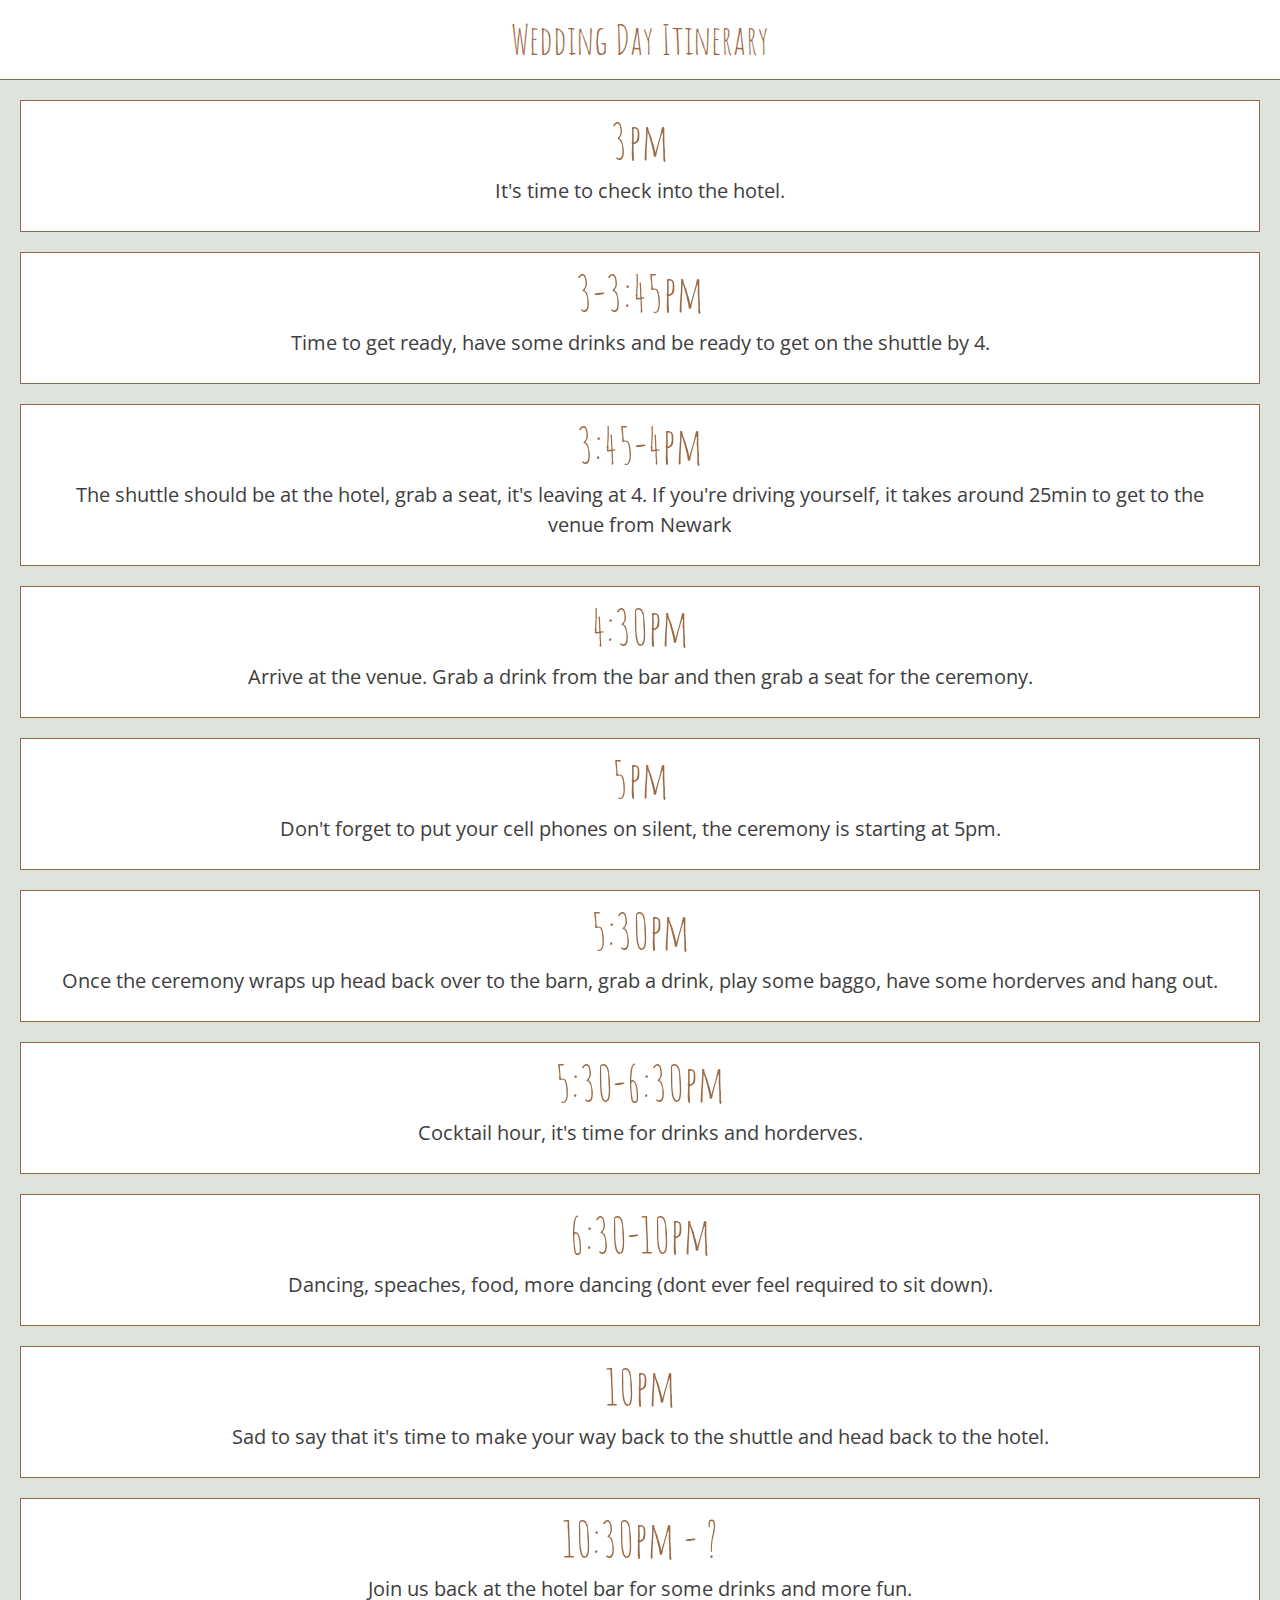
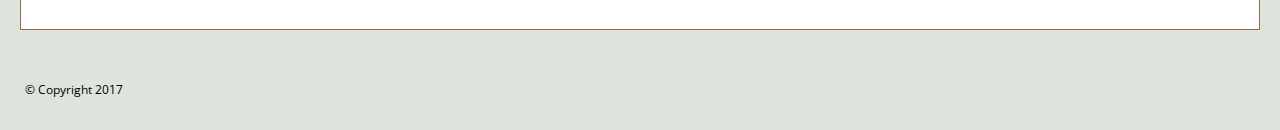
==== thedayof.html @ e755ced9 "no overflow added" ====
<!DOCTYPE html>
<html>
<head>
  <link rel="shortcut icon" href="./resources/images/favicon.png" type="image/x-icon">
  <title>Steve &amp; Bridget</title>
  <link href="./resources/reset.css" type="text/css" rel="stylesheet">
  <link href="./resources/styles.css" type="text/css" rel="stylesheet">
  <meta charset="UTF-8">
  <meta name="Steve Reiser" content="Wedding Site">
  <meta name="Steve and Bridget's wedding website" content="wedding info">
  <meta name="wedding site" content="reiser,miller,landenberg,nonantum,farm">
  <meta name="viewport" content="width=device-width">    
  <link rel="shortcut icon" href="favicon.ico" type="image/vnd.microsoft.icon">
  <link href="https://fonts.googleapis.com/css?family=Amatic+SC|Dancing+Script|Fredericka+the+Great|Open+Sans+Condensed:300|Open+Sans:300,400,400i" rel="stylesheet">
        
</head>
<body class="mobilebody">
  <header class="mobile-head">
    <h2 class="mobile-header">
      Wedding Day Itinerary
    </h2>
  </header>  
    <div class="time-card" id="topcard">
      <h2 class="mobileh2">3pm</h2>
      <p class="mobile-text">It's time to check into the hotel.</p>
    </div>
    <div class="time-card">
      <h2 class="mobileh2">3-3:45pm</h2>
      <p class="mobile-text">Time to get ready, have some drinks and be ready to get on the shuttle by 4.</p>
    </div>    
    <div class="time-card">
      <h2 class="mobileh2">3:45-4pm</h2>
      <p class="mobile-text">The shuttle should be at the hotel, grab a seat, it's leaving at 4. If you're driving yourself, it takes around 25min to get to the venue from Newark</p>
    </div>    
     <div class="time-card">
      <h2 class="mobileh2">4:30pm</h2>
      <p class="mobile-text">Arrive at the venue. Grab a drink from the bar and then grab a seat for the ceremony. </p>
    </div>     
     <div class="time-card">
      <h2 class="mobileh2">5pm</h2>
      <p class="mobile-text">Don't forget to put your cell phones on silent, the ceremony is starting at 5pm. </p>
    </div> 
      <div class="time-card">
      <h2 class="mobileh2">5:30pm</h2>
      <p class="mobile-text">Once the ceremony wraps up head back over to the barn, grab a drink, play some baggo, have some horderves and hang out.</p>        
    </div>
      <div class="time-card">
      <h2 class="mobileh2">5:30-6:30pm</h2>
      <p class="mobile-text">Cocktail hour, it's time for drinks and horderves.</p>        
    </div>    
      <div class="time-card">
      <h2 class="mobileh2">6:30-10pm</h2>
      <p class="mobile-text">Dancing, speaches, food, more dancing (dont ever feel required to sit down).</p>        
    </div> 
      <div class="time-card">
      <h2 class="mobileh2">10pm</h2>
      <p class="mobile-text">Sad to say that it's time to make your way back to the shuttle and head back to the hotel.</p>        
    </div>
      <div class="time-card">
      <h2 class="mobileh2">10:30pm - ?</h2>
      <p class="mobile-text">Join us back at the hotel bar for some drinks and more fun.</p>        
    </div>     
  <footer>
    <span>&copy; Copyright 2017</span>  
  </footer>
</body>
</html>
---- resources/styles.css ----
body{
    font-family: 'Open Sans', sans-serif;
    background-color: white;
   
}
@-ms-viewport{
  width: device-width;
}
/*--------------text-------------*/

h2 {
    font-size: 40px;
    color: #9b6a45;
    font-family: 'Amatic SC', cursive;
}

h3 {
    font-size: 30px;
    color: #9b6a45;
    font-family: 'Amatic SC', cursive;
}

h4 {
    font-size: 20px;
    color: #9b6a45;
    font-family: 'Amatic SC', cursive;
}

h5 {
    font-size: 24px;
    color: #9b6a45;
    font-family: 'Amatic SC', cursive;
    padding-top: 15px;
}    


p {
    font-family: 'Open Sans', sans-serif;
    font-size: 13px;
    line-height: 1.5;
    color: #3e3e3e;
}

/*--------------a tags-------------*/
a {
  position: relative;
  color: #9b6a45;
  text-decoration: none;
  font-family: 'Amatic SC', cursive;
  font-size: 25px;
}

a:hover {
  color: #af876a;
}

/* underline transition */
a:before {
  content: "";
  position: absolute;
  width: 100%;
  height: 2px;
  bottom: 0;
  left: 0;
  background-color: #214230;
  visibility: hidden;
  -webkit-transform: scaleX(0);
  transform: scaleX(0);
  -webkit-transition: all 0.3s ease-in-out 0s;
  transition: all 0.3s ease-in-out 0s;
}

a:hover:before {
  visibility: visible;
  -webkit-transform: scaleX(1);
  transform: scaleX(1);
}


.button {
    background-color: #214230; /* Green */
    border: none;
    color: #e3e3e3;
    padding: 5px 10px;
    text-align: center;
    text-decoration: none;
    display: inline-block;
    font-size: 16px;
    width: 125px;
    font-weight: 600;
}

.button:hover {
    color: white;
    background-color: #375444;
    transition: all 0.3s ease-in-out 0s;
}
.button:before {
  content: "";
  position: absolute;
  width: 100%;
  height: 2px;
  bottom: 0;
  left: 0;
  background-color: #9b6a45;
  visibility: hidden;
  -webkit-transform: scaleX(0);
  transform: scaleX(0);
  -webkit-transition: all 0.3s ease-in-out 0s;
  transition: all 0.3s ease-in-out 0s;
}
/*-------------landenberg link-------------*/
#landenberg {
  position: relative;
  color: #214230;
  text-decoration: none;
  font-family: 'Open Sans', sans-serif;
  font-size: 10px;
}

#landenberg:hover {
  color: #3B7756;
}

/* underline transition */
#landenberg:before {
  content: "";
  position: absolute;
  width: 100%;
  height: 2px;
  bottom: 0;
  left: 0;
  background-color: #9b6a45;
  visibility: hidden;
  -webkit-transform: scaleX(0);
  transform: scaleX(0);
  -webkit-transition: all 0.3s ease-in-out 0s;
  transition: all 0.3s ease-in-out 0s;
}

#landenberg:hover:before {
  visibility: visible;
  -webkit-transform: scaleX(1);
  transform: scaleX(1);
}

/*-----.reg-link----- */
.reg-link {
  position: relative;
  color: #214230;
  text-decoration: none;
  font-family: 'Amatic SC', cursive;
  font-size: 16px;
  font-weight: 00
}

.reg-link:hover {
  color: #3B7756;
}

/* underline transition */
.reg-link:before {
  content: "";
  position: absolute;
  width: 100%;
  height: 2px;
  bottom: 0;
  left: 0;
  background-color: #9b6a45;
  visibility: hidden;
  -webkit-transform: scaleX(0);
  transform: scaleX(0);
  -webkit-transition: all 0.3s ease-in-out 0s;
  transition: all 0.3s ease-in-out 0s;
}

.reg-link:hover:before {
  visibility: visible;
  -webkit-transform: scaleX(1);
  transform: scaleX(1);
}


span a {
    color: #717171;
}

.scroll-to {
  margin-top: -80px;        /* Size of fixed header */
  padding-bottom: 80px; 
  display: block; 
}

/*--------------header-------------*/

header{
    display: flex;
    align-items: center;
    justify-content: space-between;
    height: 80px;
    padding: 0 25px;
    font-size: 18px;
    background-color: white;
    position: fixed; 
    top: 0; 
    width: 100%;
    border-bottom: 1px solid #9b6a45;
    z-index: 20;
}

.us1 {
  color: #9b6a45;
  text-decoration: none;
  font-family: 'Amatic SC', cursive;
  font-size: 30px;
  font-weight: 400;
}


ul {
    list-style-type: none;
    margin: 0;
    padding: 0;  
}

li{
    padding: 0 25px;
    display: inline;
}

nav {
    padding-right: 25px;
}


/*-----750px wide------*/
@media screen and (max-width: 750px) {
    .logo-names{
        display: none;
    }
    ul{
        display: flex;
        justify-content: center;
        
    }
    li{
        display: flex;
        justify-content: center;
    }
    nav{
        padding-right: 0;
    }
    header{
    display: flex;
    justify-content: center;
    height: 80px;
    padding: 0 25px;
    font-size: 18px;
    position: fixed;
    background-color: white; 
    top: 0; 
    width: 100%;
    border-bottom: 1px solid #9b6a45;
    z-index: 20;
    width: 100%;
    }
    p{
    font-size: 28px;
    }
    h5 {
    font-size: 40px;
    }  
    h2 {
    font-size: 70px;
    }
    h3 {
    font-size: 50px;
    }
    h4 {
    font-size: 40px;
    }
    #landenberg {
    font-size: 16px;
    }
    a {
    font-size: 30px;
}
}
/*-----750px device wide------*/
@media screen and (max-device-width: 750px) {
    .logo-names{
        display: none;
    }
   ul{
        display: flex;
        justify-content: center;
        
    }
    li{
        display: flex;
        justify-content: center;
    }
    nav{
        padding-right: 0;
    }
    header{
    display: flex;
    justify-content: center;
    height: 80px;
    padding: 0 25px;
    font-size: 18px;
    position: fixed;
    background-color: white; 
    top: 0; 
    width: 100%;
    border-bottom: 1px solid #9b6a45;
    z-index: 20;
    width: 100%;
    }
    p{
    font-size: 28px;
    }
    h5 {
    font-size: 40px;
    }  
    h2 {
    font-size: 70px;
    text-align: center;
    }
    h3 {
    font-size: 50px;
    }
    h4 {
    font-size: 40px;
    }
    #landenberg {
    font-size: 16px;
    }
    a {
    font-size: 30px;
}    
}
/* ---------- day of -----------*/
.mobilebody {
    background-color: #dde4db;
}
.mobile-head {
    justify-content: center;
}
.mobileh2 {
    font-size: 50px;
}
.mobile-header {
    font-size: 40px;
}
.mobile-text {
    font-size: 20px;
    padding: 10px;
    text-align: center;
}
#topcard {
    margin-top: 100px;
}

.time-card {
    margin: 20px;
    display: flex;
    flex-direction: column;
    align-items: center;
    background-color: white;
    border: 1px solid #9b6a45;
    padding: 15px;
}

/* ---------- banner proposal -----------*/
.container {
    display: flex;
    flex-direction: column;
}

.content {
    display: flex;
    width:1366px; 
    margin:0 auto;
    
}

.proposal {
    display: flex;
    flex-direction: column;
    height: 679px;
    align-items: center;
    background-image: url(images/CG020205.jpg);
    background-repeat: no-repeat;
    background-position: center;
    margin-top: 80px;
    font-family: 'Amatic SC', cursive;
}

.proposal h1{
    
    font-size: 100px;
    padding-top: 80px;
    padding-bottom: 15px;
    color: white;
    text-shadow: 1px 2px #9b6a45;
    
}

.date{
    font-size: 40px;
    color: white;
    text-shadow: 1px 1px #333;
}

.hastag{
    font-size: 20px;
    color: white;
    padding-top: 30px;
    text-shadow: 1px 1px #333;
}

/*-----750px wide------*/
@media screen and (max-width: 750px) {
    .content{
        width: 100%;
    }
    .proposal{
    margin-top: 80px;
    }
    .date{
    font-size: 60px;
    padding-top: 20px
   }

    .hastag{
    font-size: 50px;
    }
}

/*-----750px devicewide------*/
@media screen and (max-device-width: 750px) {
    .content{
        width: 100%;
    }
    .proposal{
     margin-top: 80px;
    }
    .date{
    font-size: 60px;
    padding-top: 20px
   }

    .hastag{
    font-size: 50px;
}
}

/* ------- rsvp -------*/
.rsvp {
    background-color: white;
    height: 150px;
    display: flex;
    justify-content: center;
    align-items: center;
    align-content: center;
    border-bottom: 1px solid #214230;
    border-top: 1px solid #214230;
}

.rsvp h3{
    color: #214230;
}



/* ------------ venue ------------*/

.venue {
    height: 581px;
    align-items: center;
    background-image: url(images/barn3.jpg);
    background-repeat: no-repeat;
    background-position: center;
    font-family: 'Amatic SC', cursive;
    overflow: hidden;
}

.venue-info {
    background-color: rgba(227, 227, 227, 0.8);
    padding: 20px;
    width: 40%;

}
#address {
    font-family: 'open sans', sans-serif;
}
.venue-info p {
    padding-top: 5px;
}

/*------media 750-------*/
@media screen and (max-width: 750px) {
    .venue-info{
     width: 100%;
    height: 100%;
    }
    .venue{
    height: 1200px;
    background-image: none;
    }
}

/*------media 750 device-------*/
@media screen and (max-device-width: 750px) {
    .venue-info{
    width: 100%;
    height: 100%;
    }
    .venue{
    height: 1200px;
    background-image: none;       
    }
}
/*------------- registery -------------*/
.registry {
    display: flex;
    height: 150px;
    background-color: #dde4db;
    justify-content: center;
    align-items: center;
    flex-direction: column;
    z-index: 1;
    border-bottom: 1px solid #214230;
    border-top: 1px solid #214230;
}
.registry p{
    padding: 10px;
}

.registry h2{
    color: #214230;
}



/*-------------- hotel -------------*/

.hotel {
    display: flex;
    justify-content: space-around;
    padding: 30px 20px;
    background-color: #dde4db;
    
    border-top: 1px solid #9b6a45;
}

.reg{
    display: flex;
    flex-direction: column;
    align-content: flex-start;
    max-width: 33%;
    padding-right: 30px;
    border-right: 1px solid #9b6a45;
}

.hotel-info {
    display: flex;
    padding-left: 30px;
}

.hotel-details {
    padding-right: 20px;
}


.hotel h2{
    padding-bottom: 20px;
}

.hotel h3{
    padding-bottom: 5px;
}

.directions {
    padding-top: 60px;
}

#booking{
    font-weight: 800;
}

.hotel p{
    padding:10px 0;
}

/*------media 750---------*/
@media screen and (max-width: 750px) {
    .hotel{
        flex-direction: column;
        width: 100%;
    }
    .reg{
        flex-direction: column;
        max-width: 100%; 
        align-items: center;
        border-right: none;
        padding-right: 0;
        margin-bottom: 30px;
        padding-bottom: 30px;
    }
    .hotel-info{
        flex-direction: column;
        align-items: center;
    }
    .hotel-details{
        display: flex;
        flex-direction: column;
        align-items: center;
    }
    .button{
        width: 50%; 
        margin-bottom: 40px;
    }
    .hotel-details h2{
        padding-top: 30px;
    }
    .hotel p{
        text-align: center;
        font-size: 20px;
    }
    .directions {
        padding-top: 0px;
        display: flex;
        flex-direction: column;
        align-items: center;
    }
    .button {
        font-size: 30px;
    }
}

/*------media 750 device---------*/
@media screen and (max-device-width: 750px) {
    .hotel{
        flex-direction: column;
        width: 100%;
    }
    .reg{
        flex-direction: column;
        max-width: 100%; 
        align-items: center;
        border-right: none;
        padding-right: 0;        
    }
    .hotel-info{
        flex-direction: column;
        align-items: center;
    }
    .hotel-details{
        display: flex;
        flex-direction: column;
        align-items: center;
    }
    .button{
        width: 50%;
        border-bottom: 40px;
    }
    .hotel-details h2{
        padding-top: 30px;
    }
    .hotel p{
        text-align: center;
        font-size: 20px;
    }
    .directions {
        padding-top: 0px;
        display: flex;
        flex-direction: column;
        align-items: center;
    }
    .button {
        font-size: 30px;
    }
}
/* --------- engagement ----------*/
.photos{
    display: flex;
    flex-direction: column;
    align-items: center;
    background-color: white;
    border-top: 1px solid #9b6a45;
    border-bottom: 1px solid #9b6a45;
    padding-bottom: 50px;
}
.photos h2{
    padding: 50px 0 5 0;
    margin-top: 20px;
}

.photos h4 {
    padding-bottom: 15px;
}

* {box-sizing:border-box}

/* Slideshow container */
.slideshow-container {
  max-width: 750px;
  position: relative;
  margin: auto;
  border: 1px solid #9b6a45;
}

.mySlides {
    display: none;
}

/* Next & previous buttons */
.prev, .next {
  cursor: pointer;
  position: absolute;
  top: 50%;
  width: auto;
  margin-top: -22px;
  padding: 16px;
  color: white;
  font-weight: bold;
  font-size: 18px;
  transition: 0.6s ease;
  border-radius: 0 3px 3px 0;
}

/* Position the "next button" to the right */
.next {
  right: 0;
  border-radius: 3px 0 0 3px;
}

/* On hover, add a black background color with a little bit see-through */
.prev:hover, .next:hover {
  background-color: rgba(0,0,0,0.8);
}


.active, .dot:hover {
  background-color: #717171;
}

/* Fading animation */
.fade {
  -webkit-animation-name: fade;
  -webkit-animation-duration: 1.5s;
  animation-name: fade;
  animation-duration: 1.5s;
}

@-webkit-keyframes fade {
  from {opacity: .4} 
  to {opacity: 1}
}

@keyframes fade {
  from {opacity: .4} 
  to {opacity: 1}
}

/* ------------- visit ------------*/

.to-do {
    display: flex;
    flex-direction: column;
    justify-content: space-around;
    padding: 30px 0px;
    background-color: #dde4db;
    border-bottom: 1px solid #9b6a45;
    padding-bottom: 50px;
}

#to-do-header {
    display: flex;
    justify-content: center;
    padding-bottom: 30px;
}
.visit {
    display: flex;
    justify-content: space-around;
    padding: 0 10px;
}
.place {
    border: 1px solid #9b6a45;
    padding: 10px 10px 20px 10px;
    background-color: white;
    
}

.place p{
    font-size: 12px;
    padding-bottom: 10px;
    color: #b1b1b1;
    line-height: 1.2;
}

.button2 {
    background-color: #9b6a45; /* Green */
    border: none;
    color: #e3e3e3;
    padding: 5px 10px;
    text-align: center;
    text-decoration: none;
    display: inline-block;
    font-size: 16px;
    font-weight: 600;
    position: relative;
    text-decoration: none;
    font-family: 'Amatic SC', cursive;
}


.button2:hover {
  color: white;
  background-color: #af876a;
  transition: all 0.3s ease-in-out 0s;
}


.place img{
    width: 300px;
    height: 300px;
}

.place-info{
    width: 300px;
}

.place h3 {
    padding: 10px 0;
}

/*------media 750-------*/
@media screen and (max-width: 750px) {
    .place img{
         display: none;
    }
    .visit {
    flex-direction: column;
    align-items: center;
    padding: 0 10px;
    }
    .place{
        width: 100%;
        margin-bottom:10px;
    }
    .place-info{
        display: flex;
        flex-direction: column;
        align-items: center;
        width: 100%;
    }
    .button2{
        width: 100%;
        font-size: 30px;
    }
    .place p{
        font-size: 20px;
    }
}

/*------media 750 device-------*/
@media screen and (max-device-width: 750px) {
    .place img{
         display: none;
    }
    .visit {
    flex-direction: column;
    align-items: center;
    padding: 0 10px;
    }
    .place{
        width: 100%;
        margin-bottom:10px;
    }
    .place-info{
        display: flex;
        flex-direction: column;
        align-items: center;
        width: 100%;
    }
    .button2{
        width: 100%;
        font-size: 30px;
    }
    .place p{
    font-size: 20px;
    }
}
/* ------------- footer -------------*/
footer {
    display: flex;
    justify-content: flex-start;
    height: 80px;
    align-items: center;
    padding-left: 25px;
    font-family: 'open sans', sans-serif;
    font-size: 12px;
    width:1366px; margin:0 auto
}

/*-------media 750------------*/
@media screen and (max-width: 750px) {
    footer{
        width: 100%;
    }
}

/*-------media 750 device------------*/
@media screen and (max-device-width: 750px) {
    footer{
        width: 100%;
    }
}
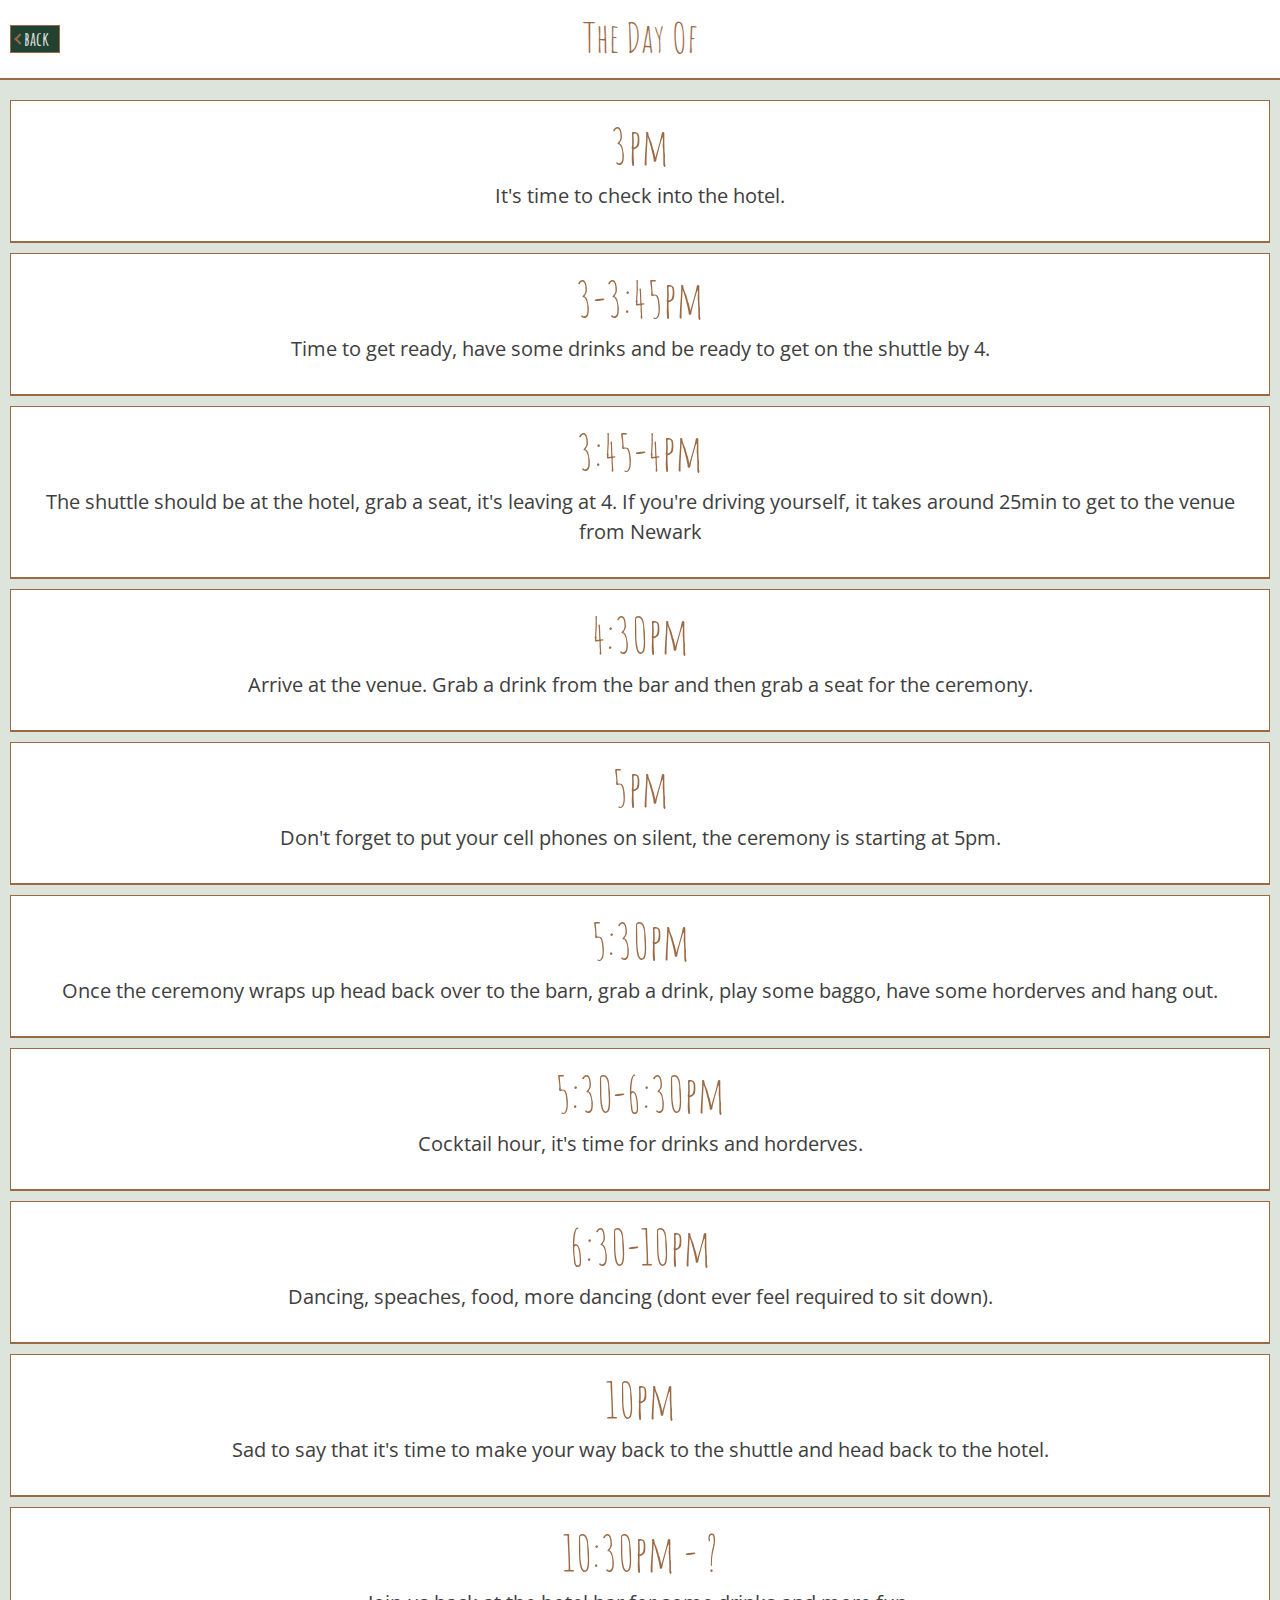
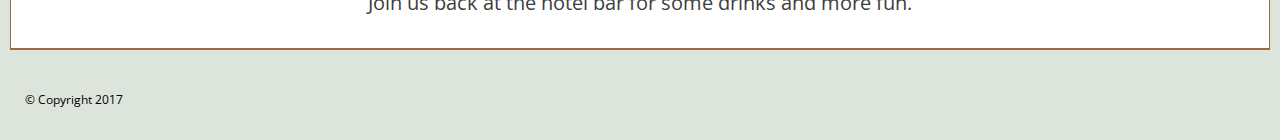
==== commit 3159efb3: "added rsvp" ====
--- a/thedayof.html
+++ b/thedayof.html
@@ -15,9 +15,11 @@
         
 </head>
 <body class="mobilebody">
+    
   <header class="mobile-head">
-    <h2 class="mobile-header">
-      Wedding Day Itinerary
+      <a class="button" href="/index.html"><i class="left"></i>back</a>
+      <h2 class="mobile-header">
+      The Day Of
     </h2>
   </header>  
     <div class="time-card" id="topcard">
--- a/resources/styles.css
+++ b/resources/styles.css
@@ -113,9 +113,9 @@
 #landenberg {
   position: relative;
   color: #214230;
-  text-decoration: none;
   font-family: 'Open Sans', sans-serif;
-  font-size: 10px;
+  font-size: 11px;
+  line-height: 25px;
 }
 
 #landenberg:hover {
@@ -191,7 +191,7 @@
   display: block; 
 }
 
-/*--------------header-------------*/
+/*------------- header ------------------------------------------------------------------------------*/
 
 header{
     display: flex;
@@ -204,7 +204,7 @@
     position: fixed; 
     top: 0; 
     width: 100%;
-    border-bottom: 1px solid #9b6a45;
+    border-bottom: 2px solid #9b6a45;
     z-index: 20;
 }
 
@@ -236,42 +236,22 @@
 /*-----750px wide------*/
 @media screen and (max-width: 750px) {
     .logo-names{
-        display: none;
-    }
-    ul{
-        display: flex;
-        justify-content: center;
-        
-    }
-    li{
-        display: flex;
-        justify-content: center;
+    display: none;
     }
     nav{
-        padding-right: 0;
+    display: none;
     }
     header{
-    display: flex;
-    justify-content: center;
-    height: 80px;
-    padding: 0 25px;
-    font-size: 18px;
-    position: fixed;
-    background-color: white; 
-    top: 0; 
-    width: 100%;
-    border-bottom: 1px solid #9b6a45;
-    z-index: 20;
-    width: 100%;
+    display: none;
     }
     p{
-    font-size: 28px;
+    font-size: 22px;
     }
     h5 {
     font-size: 40px;
     }  
     h2 {
-    font-size: 70px;
+    font-size: 60px;
     }
     h3 {
     font-size: 50px;
@@ -285,46 +265,32 @@
     a {
     font-size: 30px;
 }
+    h5 {
+    text-align: center;
+    }
+    h1 {
+    text-align: center;
+    }
 }
 /*-----750px device wide------*/
 @media screen and (max-device-width: 750px) {
     .logo-names{
+        display: none; 
+    }
+    nav{
         display: none;
     }
-   ul{
-        display: flex;
-        justify-content: center;
-        
-    }
-    li{
-        display: flex;
-        justify-content: center;
-    }
-    nav{
-        padding-right: 0;
-    }
     header{
-    display: flex;
-    justify-content: center;
-    height: 80px;
-    padding: 0 25px;
-    font-size: 18px;
-    position: fixed;
-    background-color: white; 
-    top: 0; 
-    width: 100%;
-    border-bottom: 1px solid #9b6a45;
-    z-index: 20;
-    width: 100%;
+        display: none;
     }
     p{
-    font-size: 28px;
+    font-size: 22px;
     }
     h5 {
     font-size: 40px;
     }  
     h2 {
-    font-size: 70px;
+    font-size: 60px;
     text-align: center;
     }
     h3 {
@@ -338,20 +304,31 @@
     }
     a {
     font-size: 30px;
-}    
-}
-/* ---------- day of -----------*/
+} 
+    h5 {
+    text-align: center;
+    }
+    h1 {
+    text-align: center;
+    }
+}
+/* -- Day of page Timeline [base64]*/
 .mobilebody {
     background-color: #dde4db;
 }
 .mobile-head {
-    justify-content: center;
+    display: block;
+    padding-left: 10px;
+    padding-right: 10px;
+
 }
 .mobileh2 {
     font-size: 50px;
 }
 .mobile-header {
     font-size: 40px;
+    text-align: center;
+    padding-top: 18px;
 }
 .mobile-text {
     font-size: 20px;
@@ -361,26 +338,53 @@
 #topcard {
     margin-top: 100px;
 }
+.mobile-head a{
+    display: inline;
+    text-align: left;
+    position: absolute;
+    margin-top: 25px;
+    padding: 3px 5px;
+    border: 1px solid #9b6a45;
+    font-size: 20px
+}
+
+.mobile-head .button{
+    width: 50px;
+}
 
 .time-card {
-    margin: 20px;
+    margin: 10px;
     display: flex;
     flex-direction: column;
     align-items: center;
     background-color: white;
     border: 1px solid #9b6a45;
-    padding: 15px;
-}
+    border-bottom: 2px solid #9b6a45;
+    padding: 20px;
+}
+i {
+    border: solid #9b6a45;
+    border-width: 0 2px 2px 0;
+    display: inline-block;
+    padding: 3px;
+    margin-bottom: 3px;
+}
+
+.left {
+    transform: rotate(135deg);
+    -webkit-transform: rotate(135deg);
+}
+
 
 /* ---------- banner proposal -----------*/
 .container {
     display: flex;
     flex-direction: column;
 }
-
+/*-----------------------------make 100percent-------------------*/
 .content {
     display: flex;
-    width:1366px; 
+    width: 1366px; 
     margin:0 auto;
     
 }
@@ -395,6 +399,7 @@
     background-position: center;
     margin-top: 80px;
     font-family: 'Amatic SC', cursive;
+    border-bottom: 1px solid #9b6a45;
 }
 
 .proposal h1{
@@ -404,17 +409,18 @@
     padding-bottom: 15px;
     color: white;
     text-shadow: 1px 2px #9b6a45;
+    text-align: center;
     
 }
 
 .date{
-    font-size: 40px;
+    font-size: 60px;
     color: white;
     text-shadow: 1px 1px #333;
 }
 
 .hastag{
-    font-size: 20px;
+    font-size: 30px;
     color: white;
     padding-top: 30px;
     text-shadow: 1px 1px #333;
@@ -426,7 +432,7 @@
         width: 100%;
     }
     .proposal{
-    margin-top: 80px;
+    margin-top: 0px;
     }
     .date{
     font-size: 60px;
@@ -444,7 +450,7 @@
         width: 100%;
     }
     .proposal{
-     margin-top: 80px;
+     margin-top: 0px;
     }
     .date{
     font-size: 60px;
@@ -459,20 +465,35 @@
 /* ------- rsvp -------*/
 .rsvp {
     background-color: white;
-    height: 150px;
-    display: flex;
+    display: flex;
+    flex-direction: column;
     justify-content: center;
     align-items: center;
     align-content: center;
-    border-bottom: 1px solid #214230;
-    border-top: 1px solid #214230;
+    border-top: 1px solid #9b6a45;
+    margin-bottom: -100px;
+
 }
 
 .rsvp h3{
     color: #214230;
-}
-
-
+    padding-top: 30px;
+    font-size: 40px;
+}
+
+/*-----750px wide------*/
+@media screen and (max-width: 750px) {
+    .rsvp h3{
+        font-size: 60px;
+    }
+}
+
+/*-----750px devicewide------*/
+@media screen and (max-device-width: 750px) {
+    .rsvp h3{
+        font-size: 60px;
+    }
+}
 
 /* ------------ venue ------------*/
 
@@ -484,12 +505,15 @@
     background-position: center;
     font-family: 'Amatic SC', cursive;
     overflow: hidden;
+    border-top: 1px solid #9b6a45;
 }
 
 .venue-info {
     background-color: rgba(227, 227, 227, 0.8);
     padding: 20px;
-    width: 40%;
+    min-width: 45%;
+    max-width: 60%;
+    max-height: 581px;
 
 }
 #address {
@@ -502,12 +526,15 @@
 /*------media 750-------*/
 @media screen and (max-width: 750px) {
     .venue-info{
-     width: 100%;
-    height: 100%;
+     width: 100%;;
+    max-width: 100%;
+    min-width: 100%;
+    max-height: none;
     }
     .venue{
-    height: 1200px;
-    background-image: none;
+      background-image: none;
+        background-color: white;
+      height: 100%; 
     }
 }
 
@@ -515,11 +542,14 @@
 @media screen and (max-device-width: 750px) {
     .venue-info{
     width: 100%;
-    height: 100%;
+    max-width: 100%;
+    min-width: 100%;
+    max-height: none;
     }
     .venue{
-    height: 1200px;
-    background-image: none;       
+    background-image: none;
+    background-color: white;
+    height: 100%; 
     }
 }
 /*------------- registery -------------*/
@@ -542,7 +572,19 @@
     color: #214230;
 }
 
-
+/*------media 750-------*/
+@media screen and (max-width: 750px) {
+    .reg{
+    border-bottom: 1px solid #9b6a45;
+    }
+    }
+
+/*------media 750 device-------*/
+@media screen and (max-device-width: 750px) {
+    .reg{
+    border-bottom: 1px solid #9b6a45;
+    }
+}
 
 /*-------------- hotel -------------*/
 
@@ -551,7 +593,6 @@
     justify-content: space-around;
     padding: 30px 20px;
     background-color: #dde4db;
-    
     border-top: 1px solid #9b6a45;
 }
 
@@ -573,7 +614,6 @@
     padding-right: 20px;
 }
 
-
 .hotel h2{
     padding-bottom: 20px;
 }
@@ -584,6 +624,7 @@
 
 .directions {
     padding-top: 60px;
+    width: 
 }
 
 #booking{
@@ -612,6 +653,7 @@
     .hotel-info{
         flex-direction: column;
         align-items: center;
+        padding-left: 0px;
     }
     .hotel-details{
         display: flex;
@@ -619,7 +661,7 @@
         align-items: center;
     }
     .button{
-        width: 50%; 
+        width: 75%; 
         margin-bottom: 40px;
     }
     .hotel-details h2{
@@ -638,6 +680,8 @@
     .button {
         font-size: 30px;
     }
+
+
 }
 
 /*------media 750 device---------*/
@@ -656,6 +700,7 @@
     .hotel-info{
         flex-direction: column;
         align-items: center;
+        padding-left: 0px;
     }
     .hotel-details{
         display: flex;
@@ -663,7 +708,7 @@
         align-items: center;
     }
     .button{
-        width: 50%;
+        width: 75%;
         border-bottom: 40px;
     }
     .hotel-details h2{
@@ -681,7 +726,8 @@
     }
     .button {
         font-size: 30px;
-    }
+    } 
+
 }
 /* --------- engagement ----------*/
 .photos{
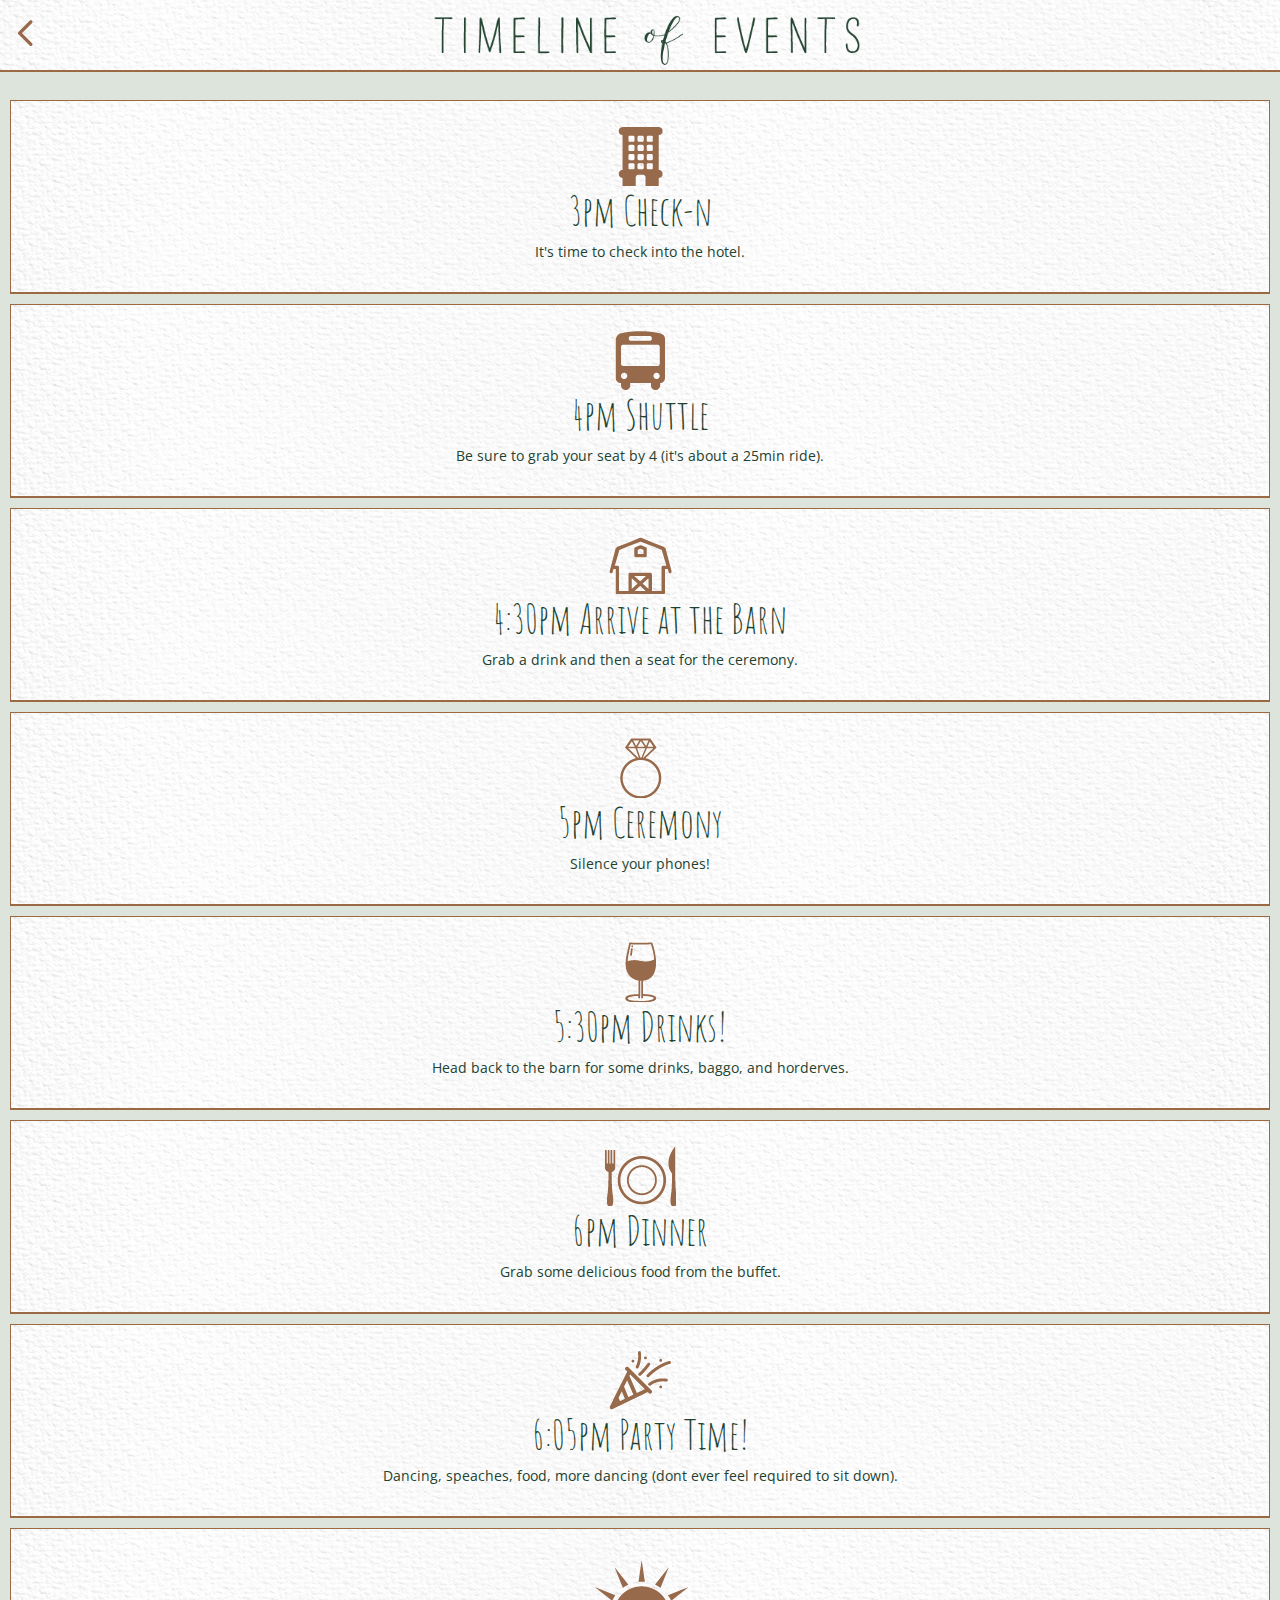
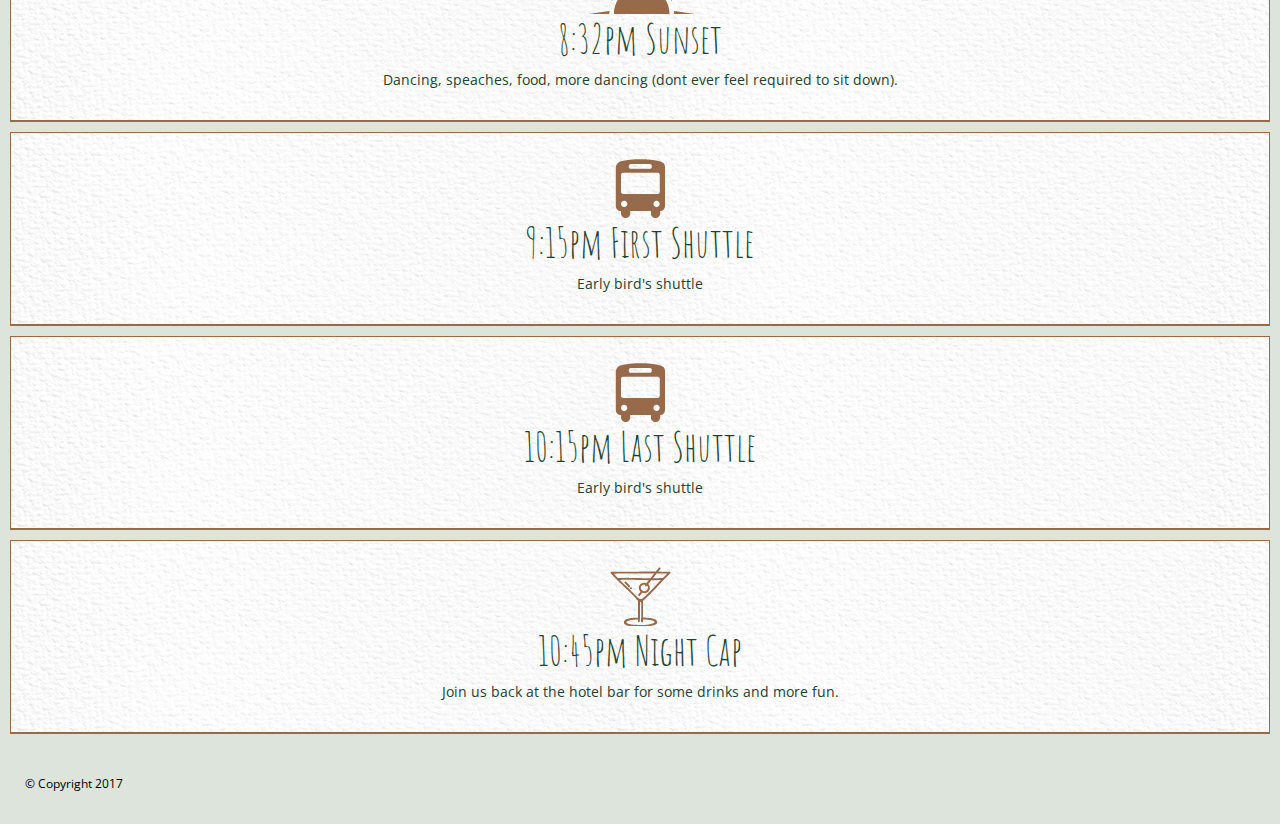
==== commit 3531ecf3: "hid rsvp" ====
--- a/thedayof.html
+++ b/thedayof.html
@@ -17,49 +17,62 @@
 <body class="mobilebody">
     
   <header class="mobile-head">
-      <a class="button" href="/index.html"><i class="left"></i>back</a>
-      <h2 class="mobile-header">
-      The Day Of
-    </h2>
+      <a href="index.html"><img class="back" src="resources/images/back.png" alt="backbutton"></a>
+      <img class=timeline src="resources/images/timeline-header.png" alt="timeline of events">
   </header>  
     <div class="time-card" id="topcard">
-      <h2 class="mobileh2">3pm</h2>
+      <img src="resources/images/hotel.png" class="icon" alt="hotel">     
+        <h2 class="mobileh2">3pm Check-n</h2>
       <p class="mobile-text">It's time to check into the hotel.</p>
     </div>
     <div class="time-card">
-      <h2 class="mobileh2">3-3:45pm</h2>
-      <p class="mobile-text">Time to get ready, have some drinks and be ready to get on the shuttle by 4.</p>
-    </div>    
-    <div class="time-card">
-      <h2 class="mobileh2">3:45-4pm</h2>
-      <p class="mobile-text">The shuttle should be at the hotel, grab a seat, it's leaving at 4. If you're driving yourself, it takes around 25min to get to the venue from Newark</p>
+      <img src="resources/images/bus.png" class="icon" alt="bus"> 
+      <h2 class="mobileh2">4pm Shuttle</h2>
+      <p class="mobile-text">Be sure to grab your seat by 4 (it's about a 25min ride).</p>
     </div>    
      <div class="time-card">
-      <h2 class="mobileh2">4:30pm</h2>
-      <p class="mobile-text">Arrive at the venue. Grab a drink from the bar and then grab a seat for the ceremony. </p>
+      <img src="resources/images/barn.png" class="icon" alt="barn"> 
+      <h2 class="mobileh2">4:30pm Arrive at the Barn</h2>
+      <p class="mobile-text">Grab a drink and then a seat for the ceremony. </p>
     </div>     
      <div class="time-card">
-      <h2 class="mobileh2">5pm</h2>
-      <p class="mobile-text">Don't forget to put your cell phones on silent, the ceremony is starting at 5pm. </p>
+      <img src="resources/images/ring.png" class="icon" alt="ring">     
+      <h2 class="mobileh2">5pm Ceremony</h2>
+      <p class="mobile-text">Silence your phones! </p>
     </div> 
       <div class="time-card">
-      <h2 class="mobileh2">5:30pm</h2>
-      <p class="mobile-text">Once the ceremony wraps up head back over to the barn, grab a drink, play some baggo, have some horderves and hang out.</p>        
+      <img src="resources/images/wineglass.png" class="icon" alt="wine glass"> 
+      <h2 class="mobileh2">5:30pm Drinks!</h2>
+      <p class="mobile-text">Head back to the barn for some drinks, baggo, and horderves.</p>   
     </div>
       <div class="time-card">
-      <h2 class="mobileh2">5:30-6:30pm</h2>
-      <p class="mobile-text">Cocktail hour, it's time for drinks and horderves.</p>        
+      <img src="resources/images/dinnerplate.png" class="icon" alt="dinner plate">
+      <h2 class="mobileh2">6pm Dinner</h2>
+      <p class="mobile-text">Grab some delicious food from the buffet.</p>        
     </div>    
       <div class="time-card">
-      <h2 class="mobileh2">6:30-10pm</h2>
+      <img src="resources/images/party.png" class="icon" alt="dinner plate">
+      <h2 class="mobileh2">6:05pm Party Time!</h2>
+      <p class="mobile-text">Dancing, speaches, food, more dancing (dont ever feel required to sit down).</p>        
+    </div> 
+    <div class="time-card">
+      <img src="resources/images/sun.png" class="icon" alt="dinner plate">
+      <h2 class="mobileh2">8:32pm Sunset</h2>
       <p class="mobile-text">Dancing, speaches, food, more dancing (dont ever feel required to sit down).</p>        
     </div> 
       <div class="time-card">
-      <h2 class="mobileh2">10pm</h2>
-      <p class="mobile-text">Sad to say that it's time to make your way back to the shuttle and head back to the hotel.</p>        
+      <img src="resources/images/bus.png" class="icon" alt="bus">          
+      <h2 class="mobileh2">9:15pm First Shuttle</h2>
+      <p class="mobile-text">Early bird's shuttle</p>        
+    </div>
+    <div class="time-card">
+      <img src="resources/images/bus.png" class="icon" alt="bus">          
+      <h2 class="mobileh2">10:15pm Last Shuttle</h2>
+      <p class="mobile-text">Early bird's shuttle</p>        
     </div>
       <div class="time-card">
-      <h2 class="mobileh2">10:30pm - ?</h2>
+      <img src="resources/images/cocktail.png" class="icon" alt="cocktail">
+      <h2 class="mobileh2">10:45pm Night Cap</h2>
       <p class="mobile-text">Join us back at the hotel bar for some drinks and more fun.</p>        
     </div>     
   <footer>
--- a/resources/styles.css
+++ b/resources/styles.css
@@ -320,32 +320,44 @@
     display: block;
     padding-left: 10px;
     padding-right: 10px;
-
-}
+    height: auto;
+    max-height: 88px;
+    background-image: url(images/7555.png);
+
+}
+
+.icon {
+    padding: 5px;
+}
+.timeline {
+    padding-left: 30px;
+    height: 70px;
+    display: block;
+    margin-left: auto;
+    margin-right: auto;
+    max-width: 100%
+}
+
 .mobileh2 {
-    font-size: 50px;
-}
-.mobile-header {
     font-size: 40px;
-    text-align: center;
-    padding-top: 18px;
-}
+    color: #214230;
+}
+
 .mobile-text {
-    font-size: 20px;
+    font-size: 14px;
     padding: 10px;
     text-align: center;
-}
+    color: #214230;
+}
+
 #topcard {
     margin-top: 100px;
 }
 .mobile-head a{
-    display: inline;
     text-align: left;
     position: absolute;
-    margin-top: 25px;
     padding: 3px 5px;
-    border: 1px solid #9b6a45;
-    font-size: 20px
+    margin-top: 15px;
 }
 
 .mobile-head .button{
@@ -357,7 +369,7 @@
     display: flex;
     flex-direction: column;
     align-items: center;
-    background-color: white;
+    background-image: url(images/7555.png);
     border: 1px solid #9b6a45;
     border-bottom: 2px solid #9b6a45;
     padding: 20px;
@@ -471,7 +483,11 @@
     align-items: center;
     align-content: center;
     border-top: 1px solid #9b6a45;
-    margin-bottom: -100px;
+   /*--temporary
+    
+    margin-bottom: -100px; --*/
+    margin-bottom: 30px;
+
 
 }
 
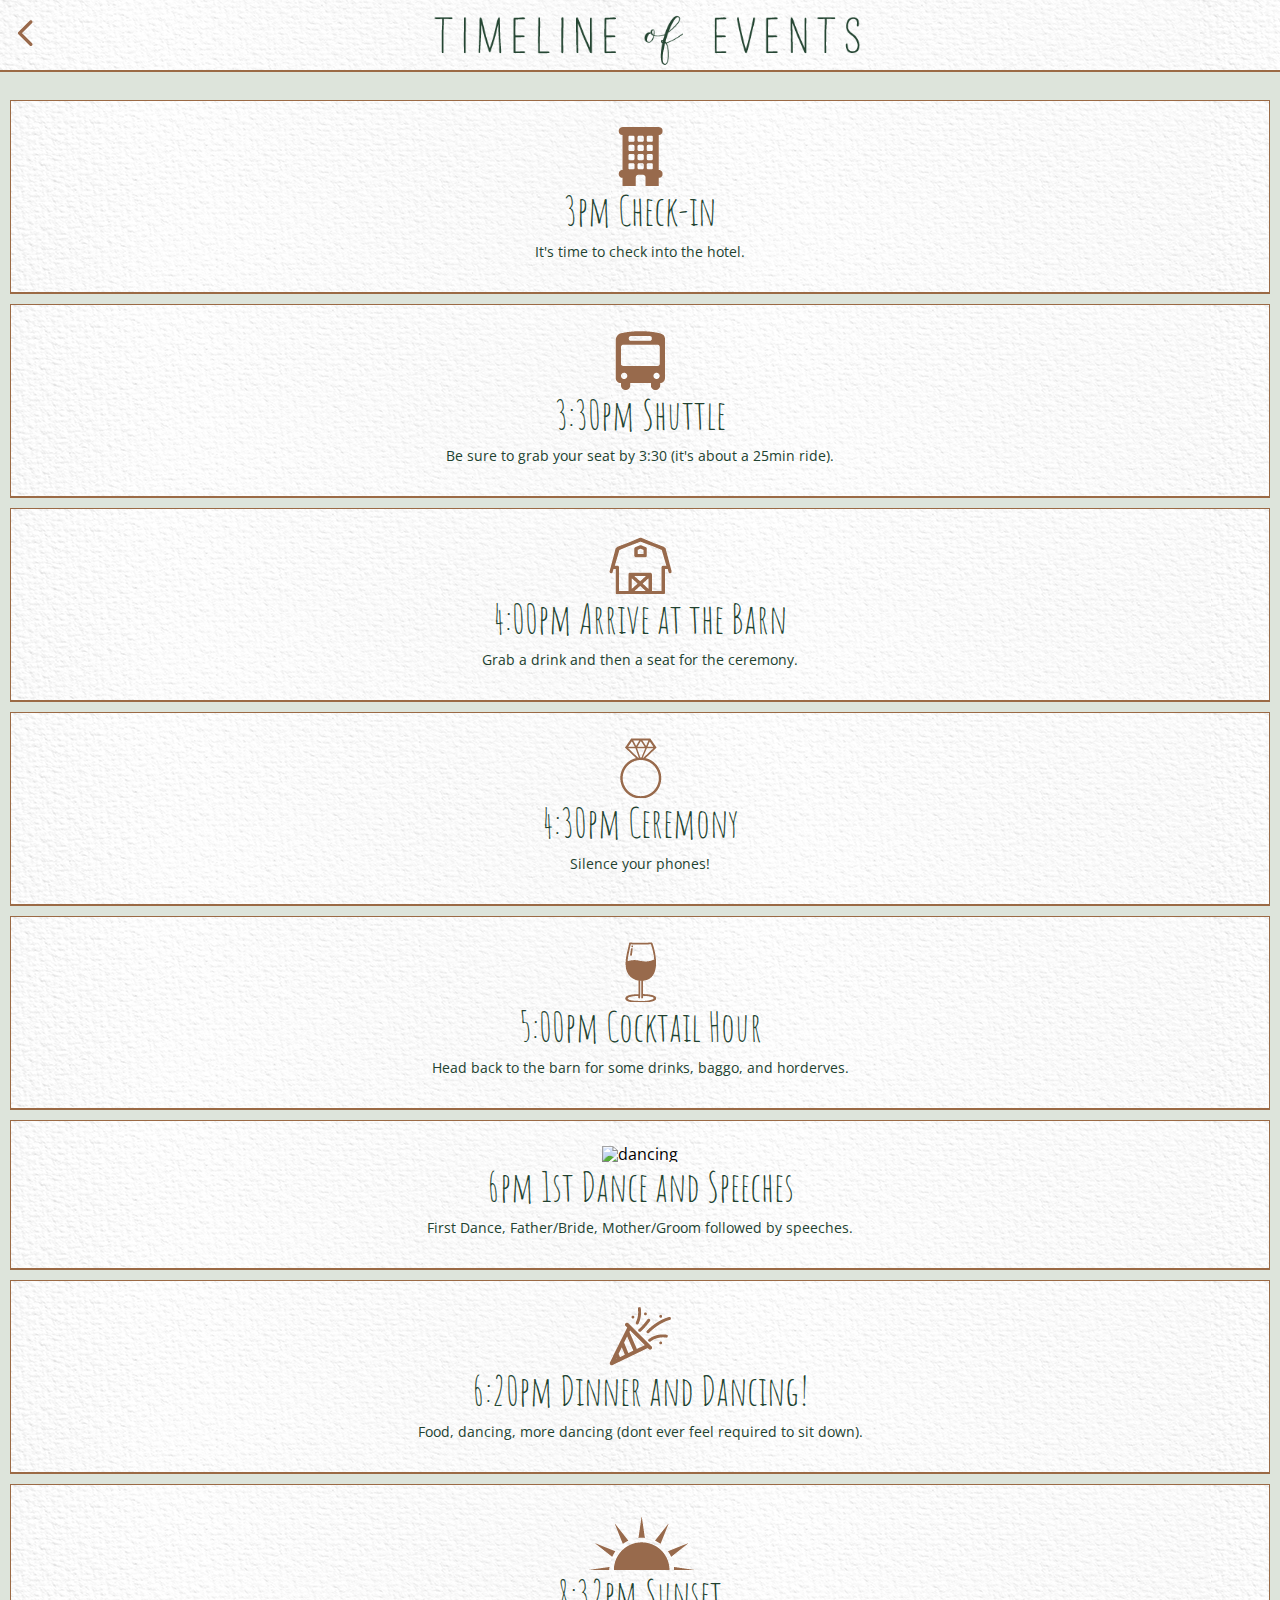
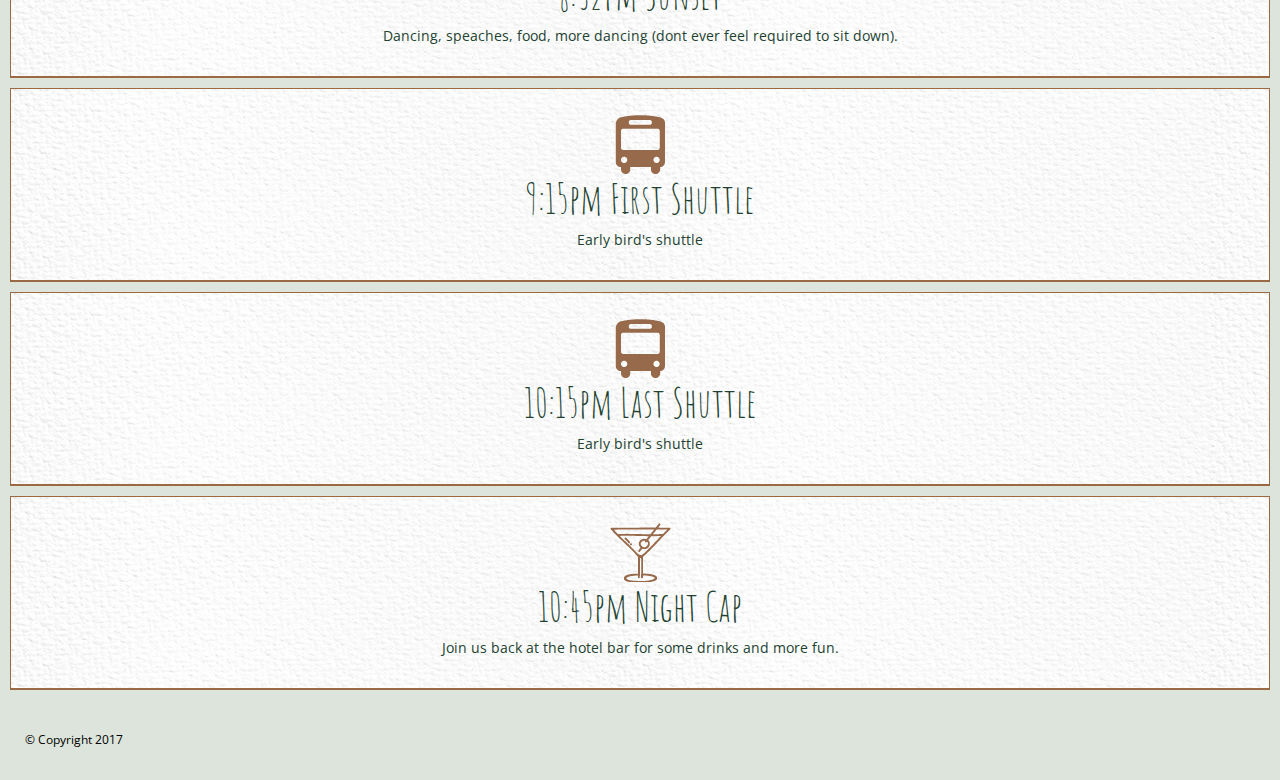
==== commit 31ead859: "Add files via upload" ====
--- a/thedayof.html
+++ b/thedayof.html
@@ -22,38 +22,38 @@
   </header>  
     <div class="time-card" id="topcard">
       <img src="resources/images/hotel.png" class="icon" alt="hotel">     
-        <h2 class="mobileh2">3pm Check-n</h2>
+        <h2 class="mobileh2">3pm Check-in</h2>
       <p class="mobile-text">It's time to check into the hotel.</p>
     </div>
     <div class="time-card">
       <img src="resources/images/bus.png" class="icon" alt="bus"> 
-      <h2 class="mobileh2">4pm Shuttle</h2>
-      <p class="mobile-text">Be sure to grab your seat by 4 (it's about a 25min ride).</p>
+      <h2 class="mobileh2">3:30pm Shuttle</h2>
+      <p class="mobile-text">Be sure to grab your seat by 3:30 (it's about a 25min ride).</p>
     </div>    
      <div class="time-card">
       <img src="resources/images/barn.png" class="icon" alt="barn"> 
-      <h2 class="mobileh2">4:30pm Arrive at the Barn</h2>
+      <h2 class="mobileh2">4:00pm Arrive at the Barn</h2>
       <p class="mobile-text">Grab a drink and then a seat for the ceremony. </p>
     </div>     
      <div class="time-card">
       <img src="resources/images/ring.png" class="icon" alt="ring">     
-      <h2 class="mobileh2">5pm Ceremony</h2>
+      <h2 class="mobileh2">4:30pm Ceremony</h2>
       <p class="mobile-text">Silence your phones! </p>
     </div> 
       <div class="time-card">
       <img src="resources/images/wineglass.png" class="icon" alt="wine glass"> 
-      <h2 class="mobileh2">5:30pm Drinks!</h2>
+      <h2 class="mobileh2">5:00pm Cocktail Hour</h2>
       <p class="mobile-text">Head back to the barn for some drinks, baggo, and horderves.</p>   
     </div>
       <div class="time-card">
-      <img src="resources/images/dinnerplate.png" class="icon" alt="dinner plate">
-      <h2 class="mobileh2">6pm Dinner</h2>
-      <p class="mobile-text">Grab some delicious food from the buffet.</p>        
+      <img src="resources/images/dancing_first.png" class="icon" alt="dancing">
+      <h2 class="mobileh2">6pm 1st Dance and Speeches</h2>
+      <p class="mobile-text">First Dance, Father/Bride, Mother/Groom followed by speeches.</p>        
     </div>    
       <div class="time-card">
       <img src="resources/images/party.png" class="icon" alt="dinner plate">
-      <h2 class="mobileh2">6:05pm Party Time!</h2>
-      <p class="mobile-text">Dancing, speaches, food, more dancing (dont ever feel required to sit down).</p>        
+      <h2 class="mobileh2">6:20pm Dinner and Dancing!</h2>
+      <p class="mobile-text">Food, dancing, more dancing (dont ever feel required to sit down).</p>        
     </div> 
     <div class="time-card">
       <img src="resources/images/sun.png" class="icon" alt="dinner plate">
--- a/resources/styles.css
+++ b/resources/styles.css
@@ -109,6 +109,11 @@
   -webkit-transition: all 0.3s ease-in-out 0s;
   transition: all 0.3s ease-in-out 0s;
 }
+
+#dayof {
+    width: 50%;
+    margin-top: 10px;
+}
 /*-------------landenberg link-------------*/
 #landenberg {
   position: relative;
@@ -387,6 +392,9 @@
     -webkit-transform: rotate(135deg);
 }
 
+#dayof{
+    width: 100%;
+}
 
 /* ---------- banner proposal -----------*/
 .container {
@@ -483,11 +491,10 @@
     align-items: center;
     align-content: center;
     border-top: 1px solid #9b6a45;
-   /*--temporary
+    margin-bottom: 30px;
+    height: 500px;
     
-    margin-bottom: -100px; --*/
-    margin-bottom: 30px;
-
+    margin-bottom: -100px; 
 
 }
 
@@ -500,7 +507,10 @@
 /*-----750px wide------*/
 @media screen and (max-width: 750px) {
     .rsvp h3{
-        font-size: 60px;
+        font-size: 60px;   
+    }
+    .rsvp {
+        min-height: 600px;
     }
 }
 
@@ -508,6 +518,9 @@
 @media screen and (max-device-width: 750px) {
     .rsvp h3{
         font-size: 60px;
+    }
+    .rsvp {
+        min-height: 600px;
     }
 }
 
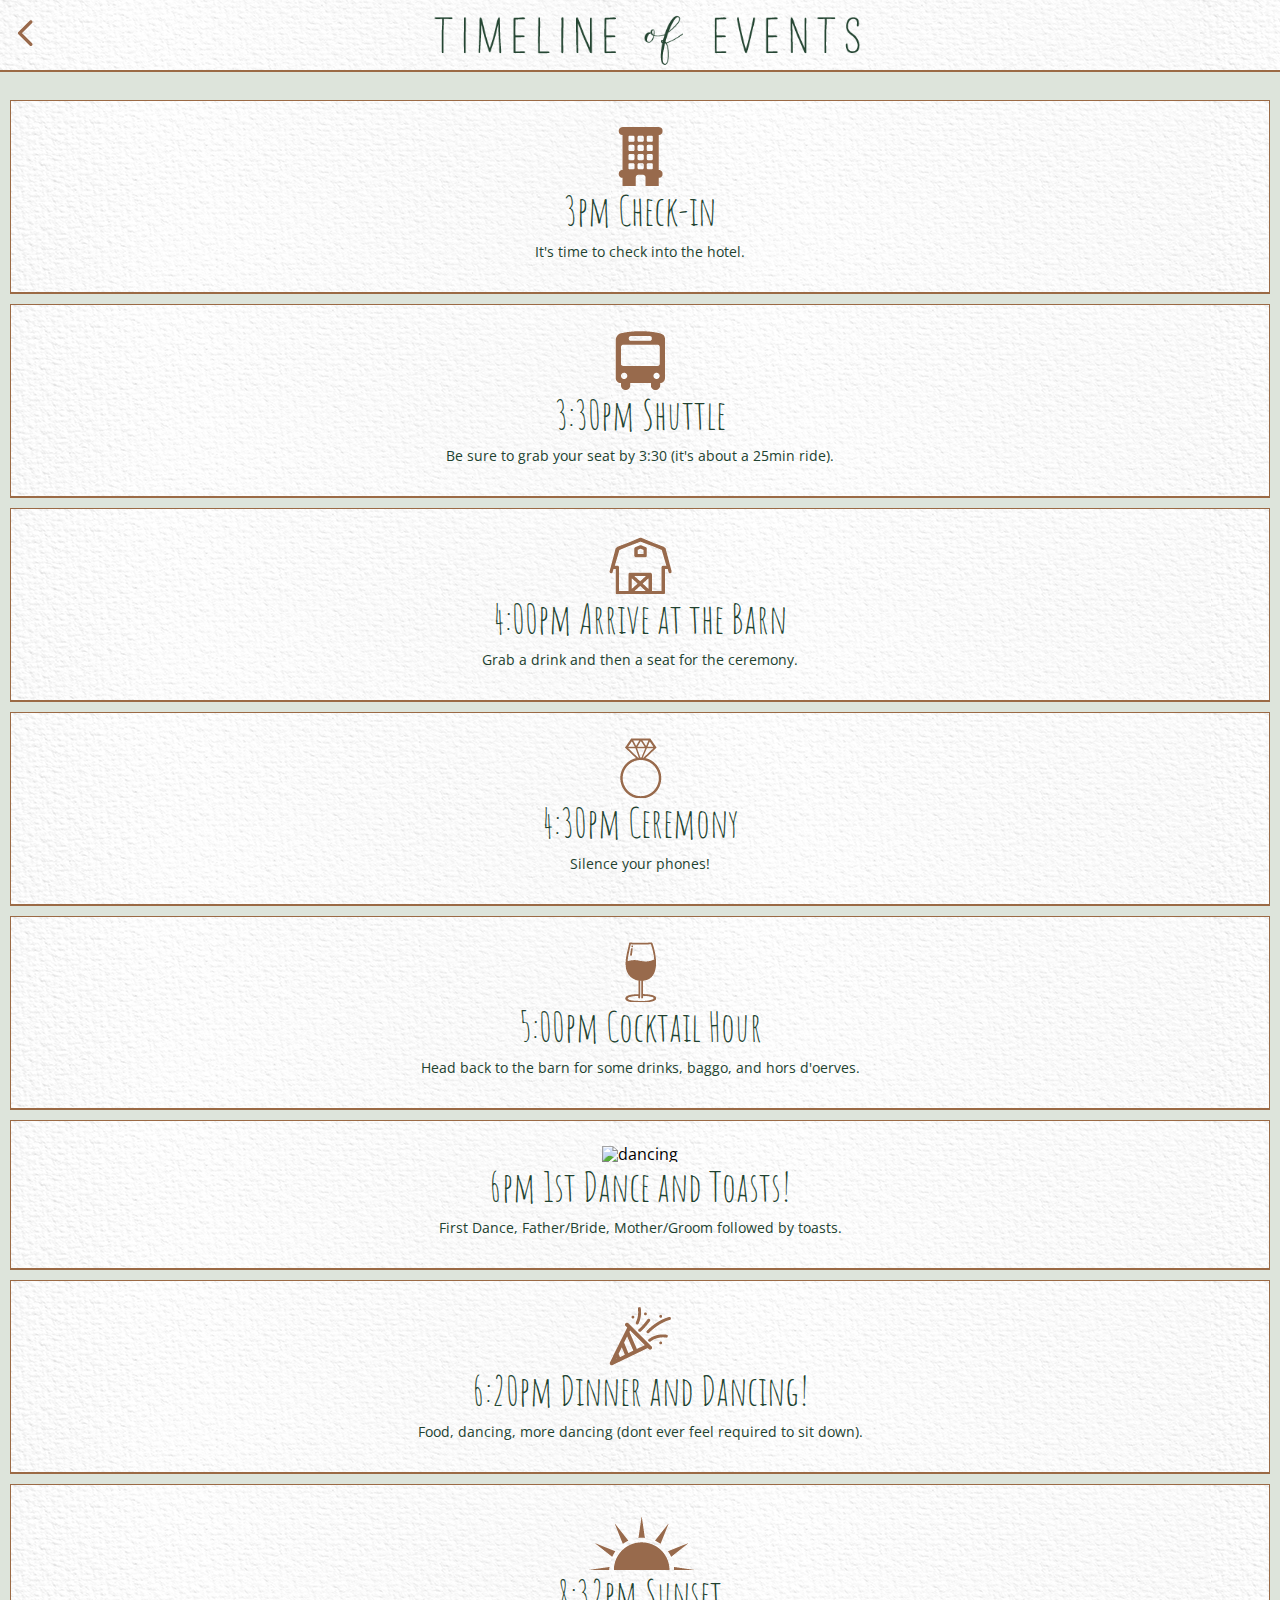
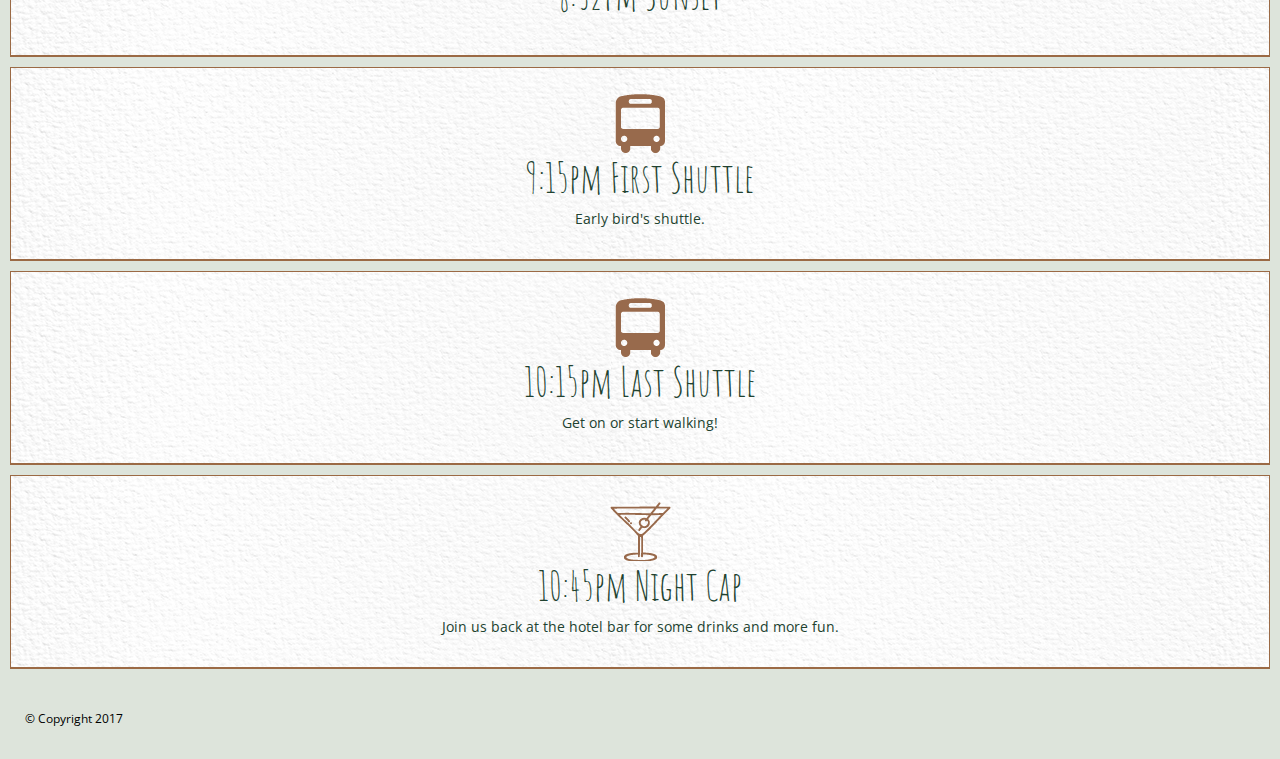
==== commit 8b51fecd: "Add files via upload" ====
--- a/thedayof.html
+++ b/thedayof.html
@@ -43,12 +43,12 @@
       <div class="time-card">
       <img src="resources/images/wineglass.png" class="icon" alt="wine glass"> 
       <h2 class="mobileh2">5:00pm Cocktail Hour</h2>
-      <p class="mobile-text">Head back to the barn for some drinks, baggo, and horderves.</p>   
+      <p class="mobile-text">Head back to the barn for some drinks, baggo, and hors d'oerves.</p>   
     </div>
       <div class="time-card">
-      <img src="resources/images/dancing_first.png" class="icon" alt="dancing">
-      <h2 class="mobileh2">6pm 1st Dance and Speeches</h2>
-      <p class="mobile-text">First Dance, Father/Bride, Mother/Groom followed by speeches.</p>        
+      <img src="resources/images/Untitled-2.png" class="icon" alt="dancing">
+      <h2 class="mobileh2">6pm 1st Dance and Toasts!</h2>
+      <p class="mobile-text">First Dance, Father/Bride, Mother/Groom followed by toasts.</p>        
     </div>    
       <div class="time-card">
       <img src="resources/images/party.png" class="icon" alt="dinner plate">
@@ -58,17 +58,17 @@
     <div class="time-card">
       <img src="resources/images/sun.png" class="icon" alt="dinner plate">
       <h2 class="mobileh2">8:32pm Sunset</h2>
-      <p class="mobile-text">Dancing, speaches, food, more dancing (dont ever feel required to sit down).</p>        
+      <p class="mobile-text"></p>        
     </div> 
       <div class="time-card">
       <img src="resources/images/bus.png" class="icon" alt="bus">          
       <h2 class="mobileh2">9:15pm First Shuttle</h2>
-      <p class="mobile-text">Early bird's shuttle</p>        
+      <p class="mobile-text">Early bird's shuttle.</p>        
     </div>
     <div class="time-card">
       <img src="resources/images/bus.png" class="icon" alt="bus">          
       <h2 class="mobileh2">10:15pm Last Shuttle</h2>
-      <p class="mobile-text">Early bird's shuttle</p>        
+      <p class="mobile-text">Get on or start walking!</p>        
     </div>
       <div class="time-card">
       <img src="resources/images/cocktail.png" class="icon" alt="cocktail">
